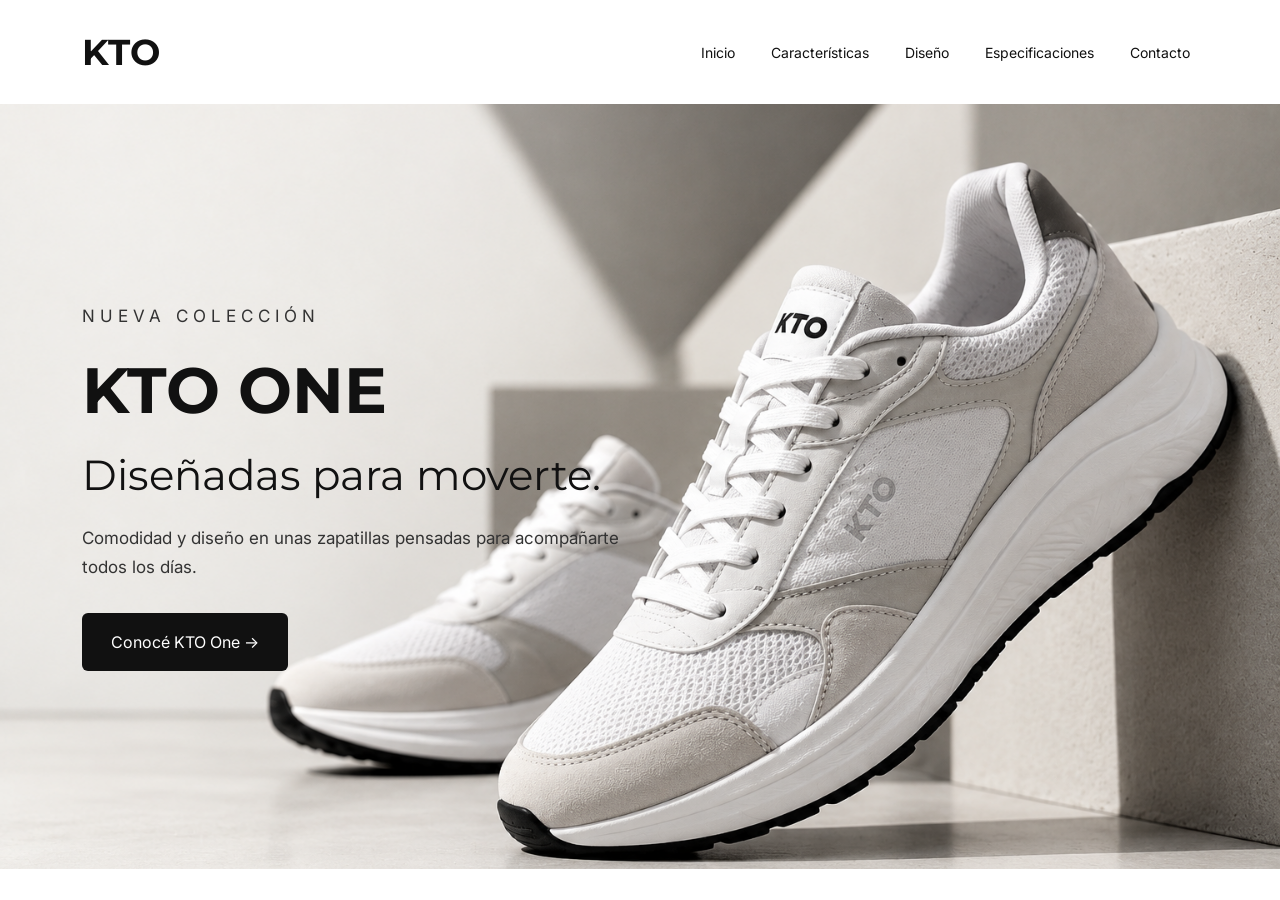
==== html/index.html @ 97940be4 "cargue la seccion inicio con el diseño de la pagina web" ====
<!DOCTYPE html>
<html lang="es">
<head>
    <meta charset="UTF-8">
    <meta name="viewport" content="width=device-width, initial-scale=1.0">
    <title>KTO | Zapatillas deportivas</title>
    <link href="https://cdn.jsdelivr.net/npm/bootstrap@5.3.8/dist/css/bootstrap.min.css" rel="stylesheet">
    <link href="https://fonts.googleapis.com/css2?family=Inter:wght@400;500;600;700&family=Montserrat:wght@400;500;600;700&display=swap" rel="stylesheet">
    <link rel="stylesheet" href="../css/estilos.css">
</head>
<body>
    <header>
        <nav class="navbar navbar-expand-lg">
            <div class="container">
                <a class="navbar-brand" href="index.html">KTO</a>
                <button class="navbar-toggler" type="button" data-bs-toggle="collapse" data-bs-target="#menu" aria-controls="menu" aria-expanded="false" aria-label="Abrir menú">
                    <span class="navbar-toggler-icon"></span>
                </button>
                <div class="collapse navbar-collapse" id="menu">
                    <ul class="navbar-nav ms-auto">
                        <li class="nav-item"><a class="nav-link" href="index.html">Inicio</a></li>
                        <li class="nav-item"><a class="nav-link" href="caracteristicas.html">Características</a></li>
                        <li class="nav-item"><a class="nav-link" href="diseño.html">Diseño</a></li>
                        <li class="nav-item"><a class="nav-link" href="especificaciones.html">Especificaciones</a></li>
                        <li class="nav-item"><a class="nav-link" href="contacto.html">Contacto</a></li>
                    </ul>
                </div>
            </div>
        </nav>
    </header>
    <main>
        <section class="portada">
            <div class="container">
                <div class="row align-items-center">
                    <div class="col-lg-6">
                        <p class="subtitulo">NUEVA COLECCIÓN</p>
                        <h1>KTO ONE</h1>
                        <h2>Diseñadas para moverte.</h2>
                        <p>Comodidad y diseño en unas zapatillas pensadas para acompañarte todos los días.</p>
                        <a href="caracteristicas.html" class="btn btn-kto">Conocé KTO One →</a>
                    </div>
                </div>
            </div>
        </section>
    </main>
    <script src="https://cdn.jsdelivr.net/npm/bootstrap@5.3.8/dist/js/bootstrap.bundle.min.js"></script>
</body>
</html>
---- css/estilos.css ----
body {
    font-family: 'Inter', sans-serif;
    color: #111;
    background-color: #fff;
}

.navbar {
    padding: 20px 0;
    background-color: #fff;
}

.navbar-brand {
    font-family: 'Montserrat', sans-serif;
    font-size: 36px;
    font-weight: 700;
    color: #111;
}

.navbar-brand:hover {
    color: #555;
}

.nav-link {
    color: #111;
    font-size: 14px;
    margin-left: 20px;
}

.nav-link:hover {
    color: #777;
}

.portada {
    min-height: 85vh;
    display: flex;
    align-items: center;
    padding: 90px 0;
    background-image: url("../imagenes/KTOone.png");
    background-size: cover;
    background-position: center;
    background-repeat: no-repeat;
}

.portada .col-lg-6:first-child {
    position: relative;
    z-index: 1;
}

.subtitulo {
    font-size: 13px;
    letter-spacing: 5px;
    margin-bottom: 24px;
}

.portada h1 {
    font-family: 'Montserrat', sans-serif;
    font-size: 64px;
    font-weight: 700;
    line-height: 1.1;
    margin-bottom: 24px;
    color: #111;
}
.portada h2 {
    font-family: 'Montserrat', sans-serif;
    font-size: 42px;
    font-weight: 400;
    line-height: 1.2;
    margin-bottom: 24px;
}

.portada p {
    font-size: 17px;
    line-height: 1.7;
    color: #333;
}

.btn-kto {
    display: inline-block;
    background-color: #111;
    color: #fff;
    padding: 16px 28px;
    text-decoration: none;
    margin-top: 15px;
}

.btn-kto:hover {
    background-color: #333;
    color: #fff;
}

#menu {
    justify-content: flex-end;
}

@media (max-width: 991px) {
    .portada {
        padding: 50px 0;
        text-align: center;
        background-position: 60% center;
    }

    .portada h1 {
        font-size: 42px;
    }
    .portada h2 {
    font-size: 32px;
    }
    .portada p {
        color: #222;
    }

    .nav-link {
        margin-left: 0;
    }
}
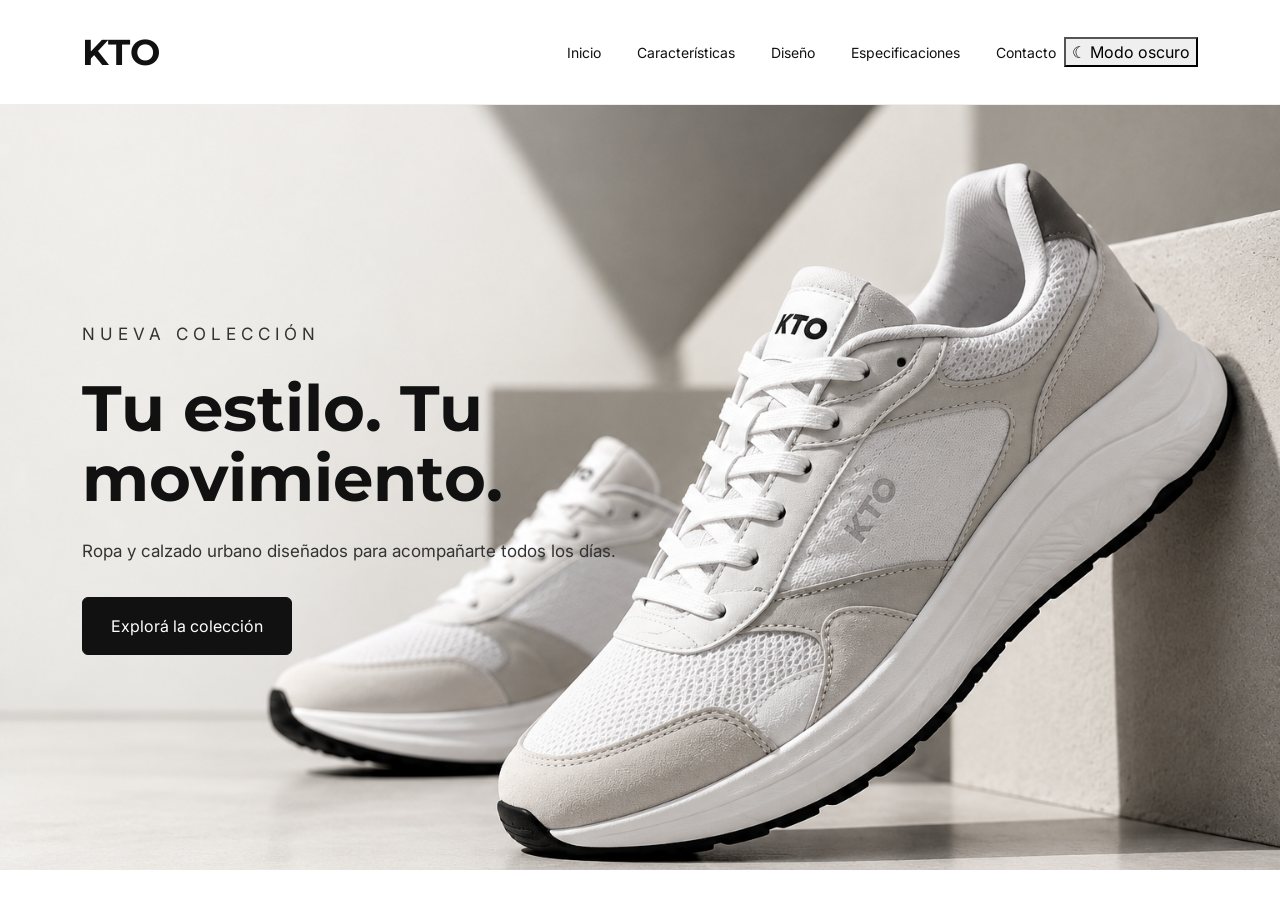
==== commit fe4a82f4: "cargue tambien la seccion caracteristicas y diseño aunque no funcionan muy bien todavia y el boton d" ====
--- a/html/index.html
+++ b/html/index.html
@@ -3,8 +3,9 @@
 <head>
     <meta charset="UTF-8">
     <meta name="viewport" content="width=device-width, initial-scale=1.0">
-    <title>KTO | Zapatillas deportivas</title>
+    <title>KTO | Ropa y calzado urbano</title>
     <link href="https://cdn.jsdelivr.net/npm/bootstrap@5.3.8/dist/css/bootstrap.min.css" rel="stylesheet">
+    <script src="../js/tema.js"></script>
     <link href="https://fonts.googleapis.com/css2?family=Inter:wght@400;500;600;700&family=Montserrat:wght@400;500;600;700&display=swap" rel="stylesheet">
     <link rel="stylesheet" href="../css/estilos.css">
 </head>
@@ -20,10 +21,11 @@
                     <ul class="navbar-nav ms-auto">
                         <li class="nav-item"><a class="nav-link" href="index.html">Inicio</a></li>
                         <li class="nav-item"><a class="nav-link" href="caracteristicas.html">Características</a></li>
-                        <li class="nav-item"><a class="nav-link" href="diseño.html">Diseño</a></li>
+                        <li class="nav-item"><a class="nav-link" href="diseno.html">Diseño</a></li>
                         <li class="nav-item"><a class="nav-link" href="especificaciones.html">Especificaciones</a></li>
                         <li class="nav-item"><a class="nav-link" href="contacto.html">Contacto</a></li>
                     </ul>
+                    <button id="tema-btn" class="tema-btn" type="button">☾ Modo oscuro</button>
                 </div>
             </div>
         </nav>
@@ -34,10 +36,9 @@
                 <div class="row align-items-center">
                     <div class="col-lg-6">
                         <p class="subtitulo">NUEVA COLECCIÓN</p>
-                        <h1>KTO ONE</h1>
-                        <h2>Diseñadas para moverte.</h2>
-                        <p>Comodidad y diseño en unas zapatillas pensadas para acompañarte todos los días.</p>
-                        <a href="caracteristicas.html" class="btn btn-kto">Conocé KTO One →</a>
+                        <h1>Tu estilo. Tu movimiento.</h1>
+                        <p>Ropa y calzado urbano diseñados para acompañarte todos los días.</p>
+                        <a href="caracteristicas.html" class="btn btn-kto">Explorá la colección</a>
                     </div>
                 </div>
             </div>
--- a/css/estilos.css
+++ b/css/estilos.css
@@ -3,11 +3,13 @@
     font-family: 'Inter', sans-serif;
     color: #111;
     background-color: #fff;
+    margin: 0;
 }
 
 .navbar {
     padding: 20px 0;
     background-color: #fff;
+    border-bottom: 1px solid #eee;
 }
 
 .navbar-brand {
@@ -29,6 +31,14 @@
 
 .nav-link:hover {
     color: #777;
+}
+
+.nav-link.active {
+    font-weight: 700;
+}
+
+#menu {
+    justify-content: flex-end;
 }
 
 .portada {
@@ -51,6 +61,7 @@
     font-size: 13px;
     letter-spacing: 5px;
     margin-bottom: 24px;
+    color: #777;
 }
 
 .portada h1 {
@@ -61,6 +72,7 @@
     margin-bottom: 24px;
     color: #111;
 }
+
 .portada h2 {
     font-family: 'Montserrat', sans-serif;
     font-size: 42px;
@@ -82,15 +94,95 @@
     padding: 16px 28px;
     text-decoration: none;
     margin-top: 15px;
+    border: 1px solid #111;
+    transition: background-color 0.3s;
 }
 
 .btn-kto:hover {
     background-color: #333;
+    border-color: #333;
     color: #fff;
 }
 
-#menu {
-    justify-content: flex-end;
+.seccion-caracteristicas {
+    background-color: #fff;
+    color: #111;
+    padding: 80px 0;
+    min-height: 80vh;
+}
+
+.seccion-caracteristicas h1 {
+    font-family: 'Montserrat', sans-serif;
+    font-size: 48px;
+    font-weight: 700;
+    margin-bottom: 20px;
+}
+
+.descripcion {
+    max-width: 650px;
+    margin: 0 auto;
+    color: #666;
+    line-height: 1.7;
+}
+
+.tarjeta {
+    height: 100%;
+    padding: 0;
+    border: 1px solid #eee;
+    background-color: #fff;
+    transition: transform 0.3s;
+}
+
+.tarjeta:hover {
+    transform: translateY(-5px);
+}
+
+.tarjeta img {
+    width: 100%;
+    height: 350px;
+    object-fit: cover;
+    display: block;
+    margin-bottom: 0;
+}
+
+.tarjeta h2 {
+    font-family: 'Montserrat', sans-serif;
+    font-size: 22px;
+    font-weight: 600;
+    color: #111;
+    margin: 20px 20px 10px;
+}
+
+.tarjeta p {
+    color: #666;
+    line-height: 1.7;
+    margin: 0 20px 15px;
+}
+
+.enlace-producto {
+    display: inline-block;
+    color: #111;
+    text-decoration: none;
+    font-size: 14px;
+    font-weight: 600;
+    margin: 0 20px 25px;
+}
+
+.enlace-producto:hover {
+    color: #777;
+    text-decoration: underline;
+}
+
+.pie-pagina {
+    padding: 25px 0;
+    border-top: 1px solid #eee;
+    text-align: center;
+    color: #666;
+    font-size: 13px;
+}
+
+.pie-pagina p {
+    margin: 0;
 }
 
 @media (max-width: 991px) {
@@ -103,14 +195,127 @@
     .portada h1 {
         font-size: 42px;
     }
+
     .portada h2 {
-    font-size: 32px;
-    }
-    .portada p {
-        color: #222;
+        font-size: 32px;
+    }
+
+    .portada img {
+        margin-top: 30px;
     }
 
     .nav-link {
         margin-left: 0;
     }
 }
+
+@media (max-width: 768px) {
+    .seccion-caracteristicas {
+        padding: 50px 0;
+    }
+
+    .seccion-caracteristicas h1 {
+        font-size: 36px;
+    }
+
+    .tarjeta img {
+        height: 300px;
+    }
+
+    .tarjeta {
+        margin-bottom: 10px;
+    }
+}
+
+.seccion-diseno {
+    padding: 80px 0;
+    background-color: #fff;
+}
+
+.texto-diseno {
+    max-width: 750px;
+    margin-bottom: 40px;
+}
+
+.texto-diseno h1 {
+    font-family: 'Montserrat', sans-serif;
+    font-size: 48px;
+    font-weight: 700;
+    margin-bottom: 20px;
+}
+
+.texto-diseno > p:last-child {
+    color: #666;
+    font-size: 17px;
+    line-height: 1.8;
+}
+
+.bloque-diseno {
+    height: 100%;
+    border: 1px solid #eee;
+    background-color: #fff;
+}
+
+.bloque-diseno img {
+    width: 100%;
+    height: 420px;
+    object-fit: cover;
+    display: block;
+}
+
+.contenido-diseno {
+    padding: 25px;
+}
+
+.contenido-diseno h2 {
+    font-family: 'Montserrat', sans-serif;
+    font-size: 23px;
+    font-weight: 600;
+}
+
+.contenido-diseno p {
+    color: #666;
+    line-height: 1.7;
+    margin-bottom: 0;
+}
+
+.frase-diseno {
+    margin-top: 80px;
+    padding: 60px 20px;
+    text-align: center;
+    background-color: #f5f5f5;
+}
+
+.frase-diseno h2 {
+    font-family: 'Montserrat', sans-serif;
+    font-size: 36px;
+    font-weight: 700;
+}
+
+.frase-diseno p {
+    color: #666;
+    margin: 15px 0 25px;
+}
+
+@media (max-width: 768px) {
+    .seccion-diseno {
+        padding: 50px 0;
+    }
+
+    .texto-diseno h1 {
+        font-size: 36px;
+    }
+
+    .bloque-diseno img {
+        height: 320px;
+    }
+
+    .frase-diseno {
+        margin-top: 50px;
+        padding: 40px 15px;
+    }
+
+    .frase-diseno h2 {
+        font-size: 28px;
+    }
+}
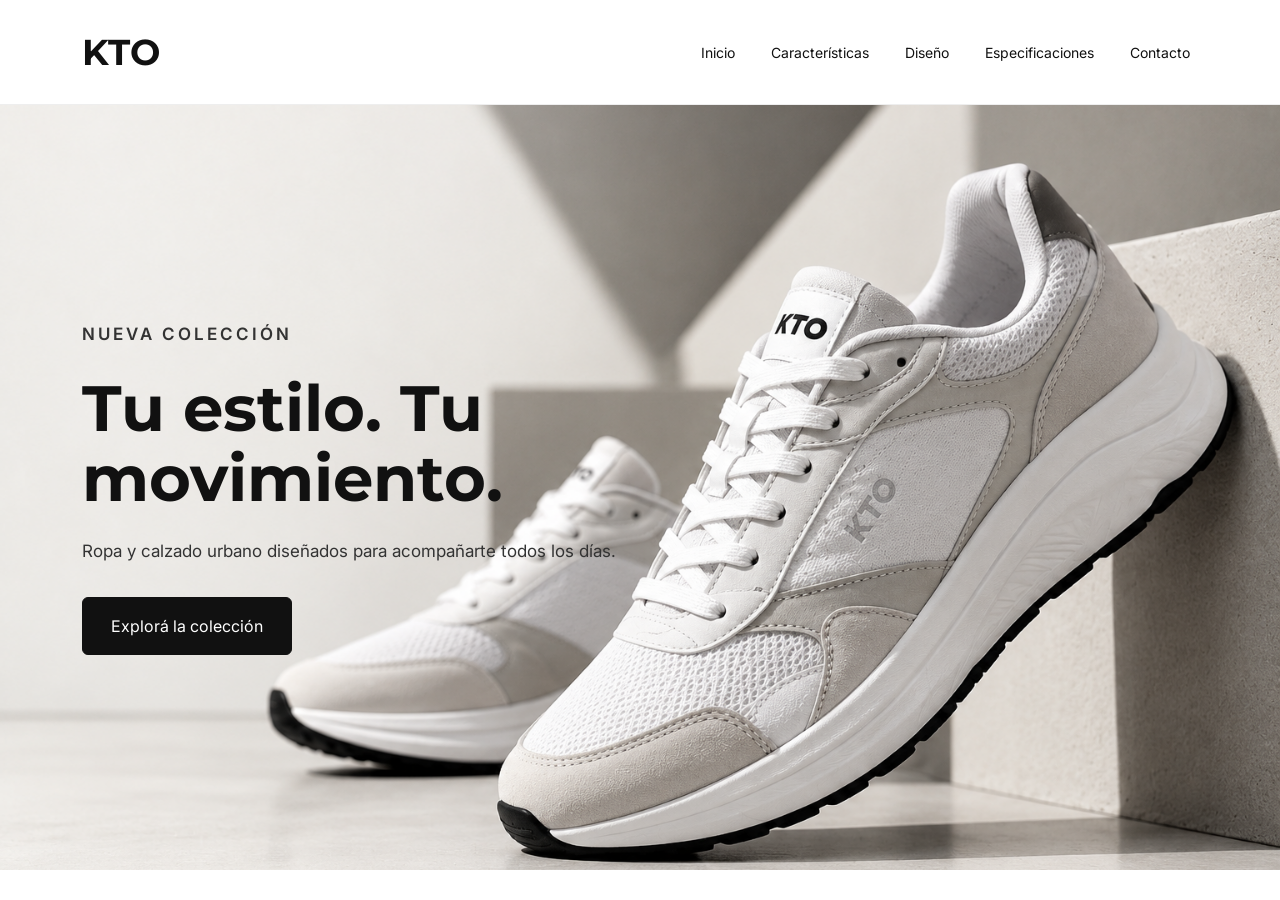
==== commit 12b2596b: "agregue especificaciones y contacto" ====
--- a/html/index.html
+++ b/html/index.html
@@ -4,19 +4,22 @@
     <meta charset="UTF-8">
     <meta name="viewport" content="width=device-width, initial-scale=1.0">
     <title>KTO | Ropa y calzado urbano</title>
+
     <link href="https://cdn.jsdelivr.net/npm/bootstrap@5.3.8/dist/css/bootstrap.min.css" rel="stylesheet">
-    <script src="../js/tema.js"></script>
     <link href="https://fonts.googleapis.com/css2?family=Inter:wght@400;500;600;700&family=Montserrat:wght@400;500;600;700&display=swap" rel="stylesheet">
     <link rel="stylesheet" href="../css/estilos.css">
 </head>
 <body>
+
     <header>
         <nav class="navbar navbar-expand-lg">
             <div class="container">
                 <a class="navbar-brand" href="index.html">KTO</a>
-                <button class="navbar-toggler" type="button" data-bs-toggle="collapse" data-bs-target="#menu" aria-controls="menu" aria-expanded="false" aria-label="Abrir menú">
+
+                <button class="navbar-toggler" type="button" data-bs-toggle="collapse" data-bs-target="#menu">
                     <span class="navbar-toggler-icon"></span>
                 </button>
+
                 <div class="collapse navbar-collapse" id="menu">
                     <ul class="navbar-nav ms-auto">
                         <li class="nav-item"><a class="nav-link" href="index.html">Inicio</a></li>
@@ -25,11 +28,11 @@
                         <li class="nav-item"><a class="nav-link" href="especificaciones.html">Especificaciones</a></li>
                         <li class="nav-item"><a class="nav-link" href="contacto.html">Contacto</a></li>
                     </ul>
-                    <button id="tema-btn" class="tema-btn" type="button">☾ Modo oscuro</button>
                 </div>
             </div>
         </nav>
     </header>
+
     <main>
         <section class="portada">
             <div class="container">
@@ -44,6 +47,5 @@
             </div>
         </section>
     </main>
-    <script src="https://cdn.jsdelivr.net/npm/bootstrap@5.3.8/dist/js/bootstrap.bundle.min.js"></script>
 </body>
 </html>
--- a/css/estilos.css
+++ b/css/estilos.css
@@ -185,6 +185,169 @@
     margin: 0;
 }
 
+.seccion-diseno {
+    padding: 80px 0;
+    background-color: #fff;
+}
+
+.texto-diseno {
+    max-width: 750px;
+    margin-bottom: 40px;
+}
+
+.texto-diseno h1 {
+    font-family: 'Montserrat', sans-serif;
+    font-size: 48px;
+    font-weight: 700;
+    margin-bottom: 20px;
+}
+
+.texto-diseno > p:last-child {
+    color: #666;
+    font-size: 17px;
+    line-height: 1.8;
+}
+
+.bloque-diseno {
+    height: 100%;
+    border: 1px solid #eee;
+    background-color: #fff;
+}
+
+.bloque-diseno img {
+    width: 100%;
+    height: 420px;
+    object-fit: cover;
+    display: block;
+}
+
+.contenido-diseno {
+    padding: 25px;
+}
+
+.contenido-diseno h2 {
+    font-family: 'Montserrat', sans-serif;
+    font-size: 23px;
+    font-weight: 600;
+}
+
+.contenido-diseno p {
+    color: #666;
+    line-height: 1.7;
+    margin-bottom: 0;
+}
+
+.frase-diseno {
+    margin-top: 80px;
+    padding: 60px 20px;
+    text-align: center;
+    background-color: #f5f5f5;
+}
+
+.frase-diseno h2 {
+    font-family: 'Montserrat', sans-serif;
+    font-size: 36px;
+    font-weight: 700;
+}
+
+.frase-diseno p {
+    color: #666;
+    margin: 15px 0 25px;
+}
+
+.productos-categoria {
+    padding: 80px 0;
+    min-height: 80vh;
+    background-color: #fff;
+}
+
+.productos-categoria h1 {
+    font-family: 'Montserrat', sans-serif;
+    font-size: 48px;
+    font-weight: 700;
+}
+
+.descripcion-categoria {
+    color: #777;
+    font-size: 17px;
+}
+
+.producto {
+    height: 100%;
+    border: 1px solid #eee;
+    background-color: #fff;
+    transition: transform 0.3s;
+}
+
+.producto:hover {
+    transform: translateY(-5px);
+}
+
+.producto img {
+    width: 100%;
+    height: 380px;
+    object-fit: cover;
+}
+
+.producto-info {
+    padding: 20px;
+}
+
+.producto-info h2 {
+    font-family: 'Montserrat', sans-serif;
+    font-size: 21px;
+}
+
+.producto-info p {
+    color: #777;
+}
+
+.producto-info span {
+    font-weight: 700;
+}
+
+.volver-coleccion {
+    display: inline-block;
+    margin-top: 40px;
+    color: #111;
+    text-decoration: none;
+    font-weight: 600;
+}
+
+.volver-coleccion:hover {
+    text-decoration: underline;
+}
+
+.colores {
+    margin-top: 15px;
+}
+
+.colores p {
+    margin-bottom: 8px;
+    font-weight: 600;
+}
+
+.color {
+    display: inline-block;
+    width: 25px;
+    height: 25px;
+    border-radius: 50%;
+    margin-right: 8px;
+    border: 1px solid #ccc;
+}
+
+.color.verde {
+    background: #456b45;
+}
+
+.color.marron {
+    background: #795438;
+}
+
+.color.azul {
+    background: #294b75;
+}
+
 @media (max-width: 991px) {
     .portada {
         padding: 50px 0;
@@ -225,79 +388,7 @@
     .tarjeta {
         margin-bottom: 10px;
     }
-}
-
-.seccion-diseno {
-    padding: 80px 0;
-    background-color: #fff;
-}
-
-.texto-diseno {
-    max-width: 750px;
-    margin-bottom: 40px;
-}
-
-.texto-diseno h1 {
-    font-family: 'Montserrat', sans-serif;
-    font-size: 48px;
-    font-weight: 700;
-    margin-bottom: 20px;
-}
-
-.texto-diseno > p:last-child {
-    color: #666;
-    font-size: 17px;
-    line-height: 1.8;
-}
-
-.bloque-diseno {
-    height: 100%;
-    border: 1px solid #eee;
-    background-color: #fff;
-}
-
-.bloque-diseno img {
-    width: 100%;
-    height: 420px;
-    object-fit: cover;
-    display: block;
-}
-
-.contenido-diseno {
-    padding: 25px;
-}
-
-.contenido-diseno h2 {
-    font-family: 'Montserrat', sans-serif;
-    font-size: 23px;
-    font-weight: 600;
-}
-
-.contenido-diseno p {
-    color: #666;
-    line-height: 1.7;
-    margin-bottom: 0;
-}
-
-.frase-diseno {
-    margin-top: 80px;
-    padding: 60px 20px;
-    text-align: center;
-    background-color: #f5f5f5;
-}
-
-.frase-diseno h2 {
-    font-family: 'Montserrat', sans-serif;
-    font-size: 36px;
-    font-weight: 700;
-}
-
-.frase-diseno p {
-    color: #666;
-    margin: 15px 0 25px;
-}
-
-@media (max-width: 768px) {
+
     .seccion-diseno {
         padding: 50px 0;
     }
@@ -319,3 +410,153 @@
         font-size: 28px;
     }
 }
+.portada-especificaciones {
+    min-height: 420px;
+    display: flex;
+    align-items: center;
+    background: #e9e9e9;
+    padding: 80px 0;
+}
+
+.portada-especificaciones h1 {
+    font-family: 'Montserrat', sans-serif;
+    font-size: 55px;
+    font-weight: 700;
+    margin: 15px 0;
+}
+
+.portada-especificaciones p {
+    color: #555;
+}
+
+.subtitulo {
+    font-size: 12px;
+    font-weight: 600;
+    letter-spacing: 3px;
+}
+
+.seccion-especificaciones {
+    padding-top: 90px;
+    padding-bottom: 100px;
+}
+
+.titulo-especificaciones {
+    max-width: 600px;
+}
+
+.titulo-especificaciones h2 {
+    font-family: 'Montserrat', sans-serif;
+    font-size: 35px;
+    font-weight: 700;
+}
+
+.titulo-especificaciones p {
+    color: #666;
+}
+
+.tarjeta-especificacion {
+    background: #f5f5f5;
+    padding: 35px;
+    min-height: 200px;
+}
+
+.tarjeta-especificacion span {
+    color: #888;
+    font-size: 13px;
+}
+
+.tarjeta-especificacion h3 {
+    font-family: 'Montserrat', sans-serif;
+    font-size: 23px;
+    font-weight: 600;
+    margin-top: 20px;
+}
+
+.tarjeta-especificacion p {
+    color: #666;
+    margin-bottom: 0;
+}
+
+@media (max-width: 768px) {
+    .portada-especificaciones h1 {
+        font-size: 40px;
+    }
+
+    .titulo-especificaciones h2 {
+        font-size: 28px;
+    }
+}
+.portada-contacto {
+    min-height: 350px;
+    display: flex;
+    align-items: center;
+    background: #e9e9e9;
+    padding: 70px 0;
+}
+
+.portada-contacto h1 {
+    font-family: 'Montserrat', sans-serif;
+    font-size: 55px;
+    font-weight: 700;
+    margin: 15px 0;
+}
+
+.portada-contacto p {
+    color: #555;
+}
+
+.seccion-contacto {
+    padding-top: 90px;
+    padding-bottom: 100px;
+}
+
+.seccion-contacto h2 {
+    font-family: 'Montserrat', sans-serif;
+    font-size: 32px;
+    font-weight: 700;
+    margin-bottom: 20px;
+}
+
+.seccion-contacto p {
+    color: #666;
+}
+
+.datos-contacto {
+    margin-top: 45px;
+}
+
+.datos-contacto h5 {
+    font-family: 'Montserrat', sans-serif;
+    font-size: 16px;
+    font-weight: 600;
+}
+
+.datos-contacto p {
+    margin-bottom: 25px;
+}
+
+.seccion-contacto .form-control {
+    padding: 12px;
+    border-radius: 0;
+    border: 1px solid #ccc;
+}
+
+.seccion-contacto .form-control:focus {
+    border-color: #222;
+    box-shadow: none;
+}
+
+.seccion-contacto .btn {
+    padding: 12px 28px;
+    border-radius: 0;
+}
+
+@media (max-width: 768px) {
+    .portada-contacto h1 {
+        font-size: 42px;
+    }
+
+    .seccion-contacto h2 {
+        font-size: 27px;
+    }
+}
